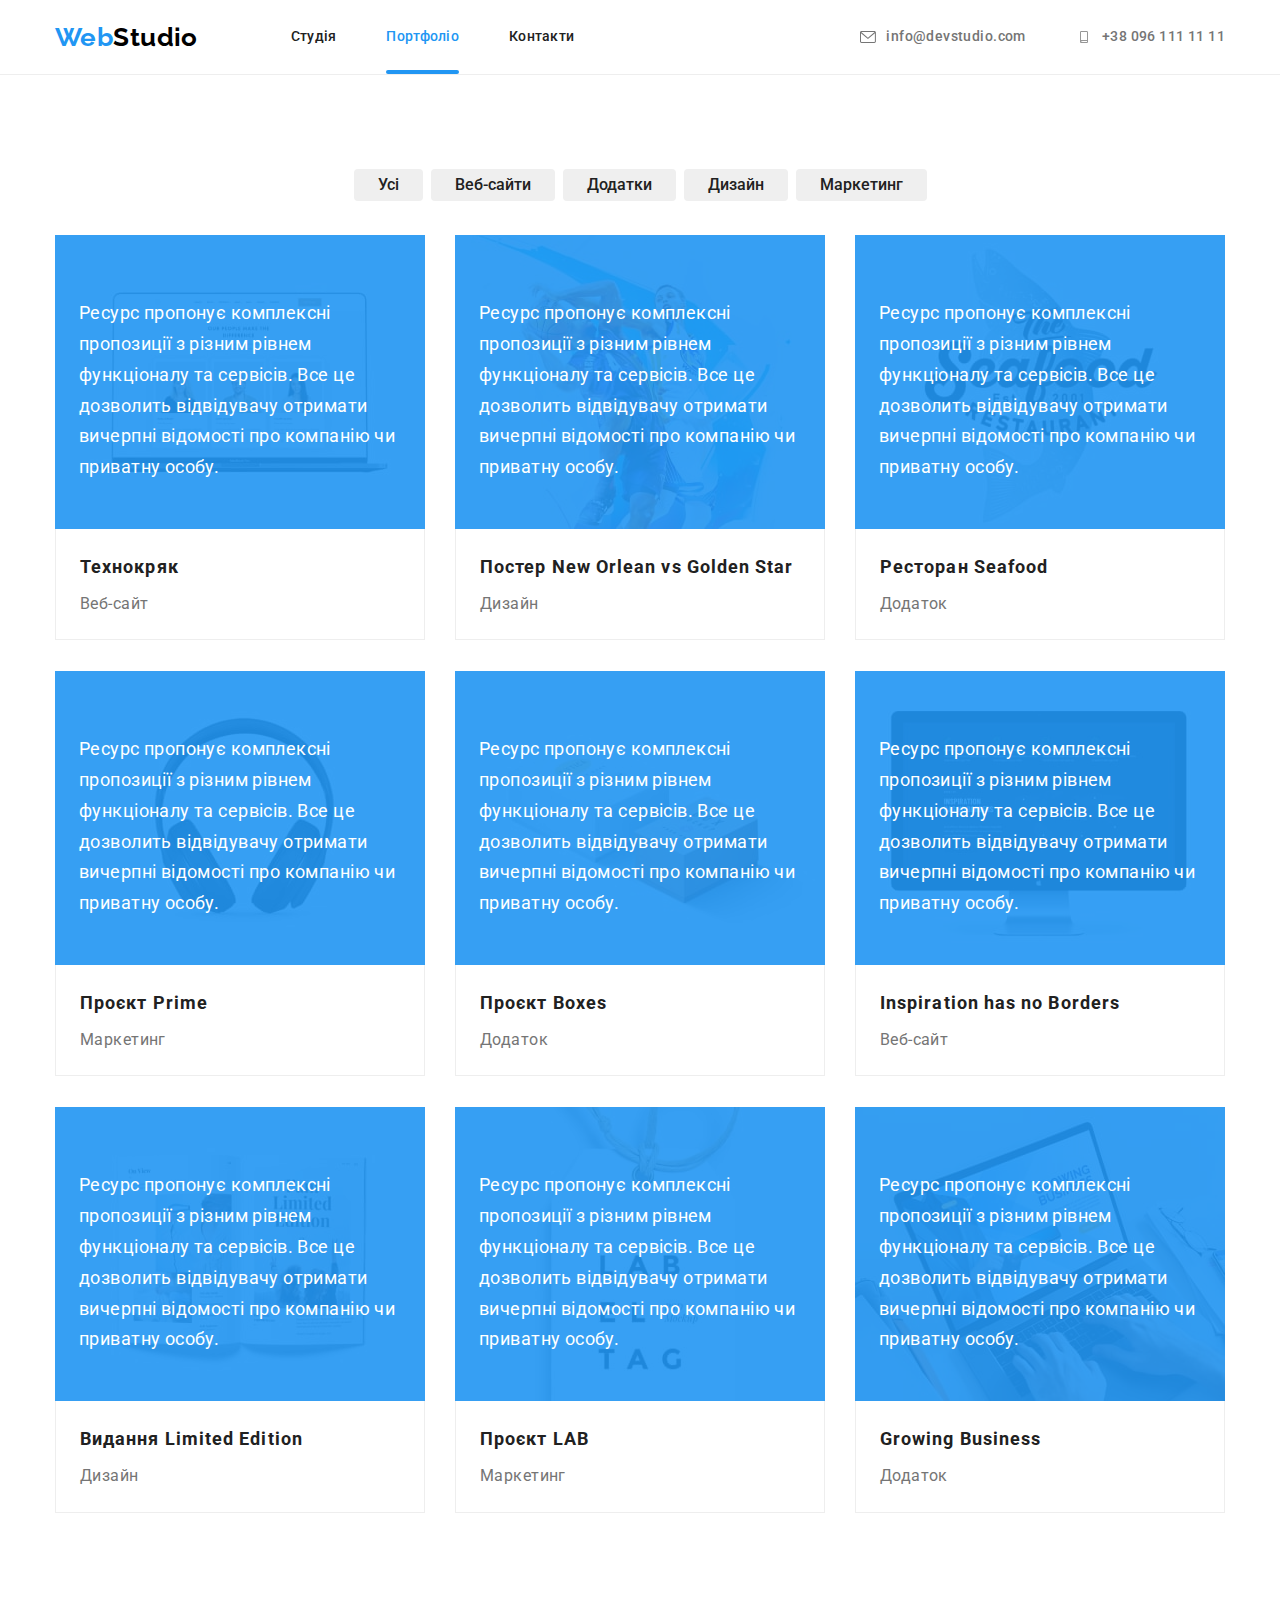
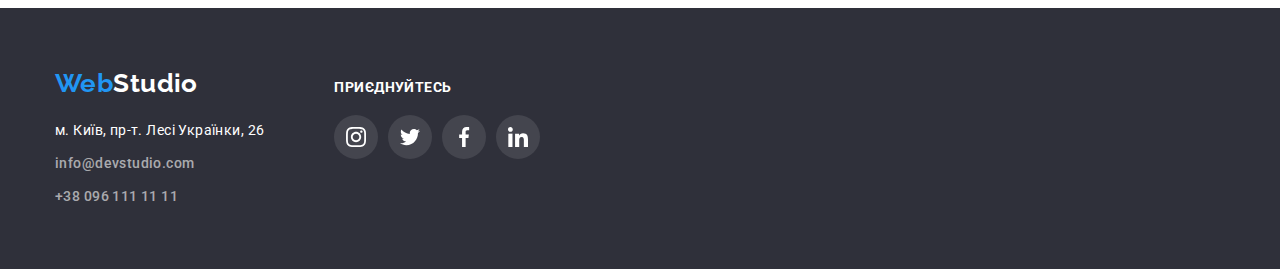
==== portfolio.html @ 3645d652 "Add position elements" ====
<!DOCTYPE html>
<html lang="uk">
  <head>
    <meta charset="UTF-8" />
    <meta http-equiv="X-UA-Compatible" content="IE=edge" />
    <meta name="viewport" content="width=device-width, initial-scale=1.0" />
    <title>Portfolio</title>
    <link
      href="https://fonts.googleapis.com/css2?family=Oleo+Script&family=Raleway:wght@700&family=Roboto:wght@400;500;700;900&display=swap"
      rel="stylesheet"
    />
    <link rel="stylesheet" href="https://cdnjs.cloudflare.com/ajax/libs/modern-normalize/1.1.0/modern-normalize.min.css">
    <link rel="stylesheet" href="./css/styles.css" />
  </head>
  <body class="body">
    <header class="page-header">
      <!--Навігація сторінки-->
      <div class="container">
        <nav class="navigation">
          <a href="./index.html" class="logo"><span class="logo-web">Web</span>Studio</a>
          <ul class="header-list  list">
            <li class="header-item">
              <a href="./index.html" class="link nav-link">Студія</a>
            </li>
            <li class="header-item"><a href="./portfolio.html" class="link first-link nav-link current">Портфоліо</a></li>
            <li class="header-item"><a href="Контакти" class="link nav-link">Контакти</a></li>
          </ul>
        </nav>
        <ul class="contacts list">
          <li class="contacts-item">
            <a href="mailto:info@devstudio.com" class="link secondary-link">
              <svg class="icon" width="16" height="12">
                <use href="./img/sprite.svg#icon-envelope"></use></svg>info@devstudio.com</a>
          </li>
          <li class="contacts-item">
            <a href="tel:+380961111111" class="link secondary-link">
              <svg class="icon" width="16" height="12">
                <use href="./img/sprite.svg#icon-smartphone"></use></svg>+38 096 111 11 11</a>
          </li>
        </ul>
      </div>
    </header>
    <main>
      <!--Наші роботи-->
      <section class="filters">
        <div class="container">
        <h1 class="visually-hidden">Our jobs</h1>
        <ul class="filters-list list">
          <li class="filters-item"><button type="button" class="button secondary">Усі</button></li>
          <li class="filters-item"><button type="button" class="button secondary">Веб-сайти</button></li>
          <li class="filters-item"><button type="button" class="button secondary">Додатки</button></li>
          <li class="filters-item"><button type="button" class="button secondary">Дизайн</button></li>
          <li class="filters-item"><button type="button" class="button secondary">Маркетинг</button></li>
        </ul>
        <ul class="projects list">
          <li class="projects-item">
            <a href="#" class="project-link">
              <div class="thumb">
                <img src="./img/img4.jpg" alt="Фото сайту" width="370"/>
                <p class="overlay">Ресурс пропонує комплексні
                   пропозиції з різним рівнем
                   функціоналу та сервісів. Все це 
                   дозволить відвідувачу отримати
                    вичерпні відомості про компанію
                     чи приватну особу.</p>
              </div>
              <div class="project-details">
              <h2 class="project-title">Технокряк</h2>
              <p class="text project-text">Веб-сайт</p>
            </div>
            </a>
          </li>
          <li class="projects-item">
            <a href="#" class="project-link">
              <div class="thumb">
                <img src="./img/img5.jpg" alt="Постер New Orlean" width="370" />
                <p class="overlay">Ресурс пропонує комплексні
                   пропозиції з різним рівнем
                   функціоналу та сервісів. Все це 
                   дозволить відвідувачу отримати
                    вичерпні відомості про компанію
                     чи приватну особу.</p>
              </div>
              <div class="project-details">
              <h2 class="project-title">Постер New Orlean vs Golden Star</h2>
              <p class="text project-text">Дизайн</p>
            </div>
            </a>
          </li>
          <li class="projects-item">
            <a href="#" class="project-link">
              <div class="thumb">
              <img src="./img/img6.jpg" alt="Ресторан Seafood" width="370" />
              <p class="overlay">Ресурс пропонує комплексні
                пропозиції з різним рівнем
                функціоналу та сервісів. Все це 
                дозволить відвідувачу отримати
                 вичерпні відомості про компанію
                  чи приватну особу.</p>
            </div>
              <div class="project-details">
              <h2 class="project-title">Ресторан Seafood</h2>
              <p class="text project-text">Додаток</p>
            </div>
            </a>
          </li>
          <li class="projects-item">
            <a href="#" class="project-link">
              <div class="thumb">
              <img src="./img/img7.jpg" alt="Фото навушників" width="370" />
              <p class="overlay">Ресурс пропонує комплексні
                   пропозиції з різним рівнем
                   функціоналу та сервісів. Все це 
                   дозволить відвідувачу отримати
                    вичерпні відомості про компанію
                     чи приватну особу.</p>
            </div>
              <div class="project-details">
              <h2 class="project-title">Проєкт Prime</h2>
              <p class="text project-text">Маркетинг</p>
            </div>
            </a>
          </li>
          <li class="projects-item">
            <a href="#" class="project-link">
              <div class="thumb">
              <img src="./img/img8.jpg" alt="Фото боксів" width="370" />
              <p class="overlay">Ресурс пропонує комплексні
                   пропозиції з різним рівнем
                   функціоналу та сервісів. Все це 
                   дозволить відвідувачу отримати
                    вичерпні відомості про компанію
                     чи приватну особу.</p>
            </div>
              <div class="project-details">
              <h2 class="project-title">Проєкт Boxes</h2>
              <p class="text project-text">Додаток</p>
            </div>
            </a>
          </li>
          <li class="projects-item">
            <a href="#" class="project-link">
              <div class="thumb">
              <img src="./img/img9.jpg" alt="Фото веб-сайту" width="370" />
              <p class="overlay">Ресурс пропонує комплексні
                   пропозиції з різним рівнем
                   функціоналу та сервісів. Все це 
                   дозволить відвідувачу отримати
                    вичерпні відомості про компанію
                     чи приватну особу.</p>
            </div>
              <div class="project-details">
              <h2 class="project-title">Inspiration has no Borders</h2>
              <p class="text project-text">Веб-сайт</p>
              </div>
            </a>
          </li>
          <li class="projects-item">
            <a href="#" class="project-link">
                 <div class="thumb">           
              <img src="./img/img10.jpg" alt="Фото Видання Limited Edition" width="370" />
              <p class="overlay">Ресурс пропонує комплексні
                   пропозиції з різним рівнем
                   функціоналу та сервісів. Все це 
                   дозволить відвідувачу отримати
                    вичерпні відомості про компанію
                     чи приватну особу.</p>
            </div> 
              <div class="project-details">
              <h2 class="project-title">Видання Limited Edition</h2>
              <p class="text project-text">Дизайн</p>
              </div>
            </a>
          </li>
          <li class="projects-item">
            <a href="#" class="project-link">
                 <div class="thumb">           
              <img src="./img/img11.jpg" alt="Проєкт LAB" width="370" />
              <p class="overlay">Ресурс пропонує комплексні
                   пропозиції з різним рівнем
                   функціоналу та сервісів. Все це 
                   дозволить відвідувачу отримати
                    вичерпні відомості про компанію
                     чи приватну особу.</p>
            </div> 
              <div class="project-details">
              <h2 class="project-title">Проєкт LAB</h2>
              <p class="text project-text">Маркетинг</p>
              </div>
            </a>
          </li>
          <li class="projects-item">
            <a href="#" class="project-link">
                  <div class="thumb">            
              <img src="./img/img12.jpg" alt="Фото додатку" width="370" />
              <p class="overlay">Ресурс пропонує комплексні
                   пропозиції з різним рівнем
                   функціоналу та сервісів. Все це 
                   дозволить відвідувачу отримати
                    вичерпні відомості про компанію
                     чи приватну особу.</p>
            </div> 
              <div class="project-details">
              <h2 class="project-title">Growing Business</h2>
              <p class="text project-text">Додаток</p>
              </div>
            </a>
          </li>
        </ul>
        </div>
      </section>
    </main>
    <footer class="footer">
      <!--Контактна інформація-->
      <div class="container">
        <div class="join-container">
      <a href="./index.html" class="secondary-logo"><span class="logo-web">Web</span>Studio</a>
      <address class="address">
        <ul class="list">
          <li class="address-item">
            <a
              href="https://www.google.com/maps/d/viewer?mid=1e3wCGSf0WLV-87OjVt8506W0S_s&hl=en&ll=50.42737900000001%2C30.538204999999994&z=17"
              class="list-address link-address"
              >м. Київ, пр-т. Лесі Українки, 26</a
            >
          </li>
          <li class="address-item">
            <a href="mailto:info@devstudio.com" class="link link-address">info@devstudio.com</a>
          </li>
          <li class="address-item">
            <a href="tel:+380961111111" class="link link-address">+38 096 111 11 11</a>
          </li>
        </ul>
      </address>
      </div>
      <div class="join-container">
        <h3 class="title">Приєднуйтесь</h3>
        <ul class="list social-list">
          <li class="social-item"><a class="social-link link" href="https://www.instagram.com"> <svg class="icon" width="20" height="20">
            <use href="./img/sprite.svg#icon-instagram"></use>
          </svg> </a></li>
          <li class="social-item"><a class="social-link link" href="https://www.twitter.com"> <svg class="icon" width="20" height="20">
            <use href="./img/sprite.svg#icon-twitter"></use>
          </svg> </a></li>
          <li class="social-item"><a class="social-link link" href="https://www.facebook.com"> <svg class="icon" width="20" height="20">
            <use href="./img/sprite.svg#icon-facebook"></use>
          </svg> </a></li>
          <li class="social-item"><a class="social-link link" href="https://www.linkedin.com"> <svg class="icon" width="20" height="20">
            <use href="./img/sprite.svg#icon-linkedin"></use>
          </svg> </a></li>
        </ul>
      </div>
    </div>
    </footer>
  </body>
</html>
---- css/styles.css ----
:root {
  --primary-text-color: #757575;
  --title-text-color: #212121;
  --accent-color: #2196f3;
  --primary-white-color: #f5f5f5;
  --hero-bg-color: #2f303a;
  --secondary-bg-color: #ffffff;
  --third-bg-color: #f5f4fa;
  --first-logo-color: #000;
  --link-color: rgba(255, 255, 255, 0.6);
  --icon-color: #afb1b8;
}

html {
  box-sizing: border-box;
}
.visually-hidden {
  position: absolute !important;
  clip: rect(1px 1px 1px 1px);
  clip: rect(1px, 1px, 1px, 1px);
  padding: 0 !important;
  border: 0 !important;
  height: 1px !important;
  width: 1px !important;
  overflow: hidden;
}

*,
*::before,
*::after {
  box-sizing: border-box;
}

h1,
h2,
h3,
h4,
h5,
h6,
p {
  margin: 0;
}
img {
  display: block;
  max-width: 100%;
  height: auto;
}

.body {
  background-color: var(--secondary-bg-color);
  color: var(--primary-text-color);

  font-family: Roboto, sans-serif;
  letter-spacing: 0.03em;
  font-size: 14px;
  line-height: 1.71;
}

.list {
  padding: 0;
  margin: 0;
  list-style: none;
}

.container {
  max-width: 1200px;
  width: 100%;
  margin: 0 auto;
  padding-left: 15px;
  padding-right: 15px;
}

.page-header .container {
  display: flex;
  align-items: center;
}

/* Button */

.button {
  display: inline-block;
  text-decoration: none;
  border-radius: 4px;
  text-align: center;
  padding: 6px 23px;
  font-size: 16px;
  font-weight: 500;
  border: 1px solid transparent;
  color: var(--title-text-color);

  font-family: inherit;
  cursor: pointer;
}

.button:hover,
.button:focus {
  color: var(--secondary-bg-color);
  background-color: var(--accent-color);
}

/* Site nav */

.page-header {
  border-bottom: 1px solid;
  border-bottom-style: inset;
}
.navigation {
  display: flex;
  align-items: center;
}

.header-list {
  display: flex;
  align-items: center;
}
.contacts {
  display: flex;
  margin-left: auto;
  align-items: center;
 
}

.contacts-item:first-child {
  margin-right: 50px;
}

.secondary-link {
  display: flex;
}

.secondary-link .icon {
  margin-right: 10px;
    margin-top: auto;
    margin-bottom: auto;
    fill: currentColor;
}

.header-item:not(:last-child) {
  margin-right: 50px;
}

.header-item {
  position: relative;
}
.nav-link {
  display: block;
  padding-top: 29px;
  padding-bottom: 29px;
}

.current::after {
  content: "";
  display: inline-block;
  width: 100%;
  height: 4px;
  background-color: var(--accent-color);
  position: absolute;
  bottom: 0;
  left: 0;
  border-radius: 2px;
}
.logo {
  margin-right: 93px;
  color: var(--first-logo-color);

  font-family: Raleway, Oleo Script, cursive;
  font-weight: 700;
  font-size: 26px;
  line-height: 1.19;
  text-decoration: none;
}

.secondary-logo {
  color: #ffffff;

  font-family: Raleway, Oleo Script, cursive;
  font-weight: 700;
  font-size: 26px;
  line-height: 1.19;
  text-decoration: none;
}

.logo-web {
  color: #2196f3;
}

.header-list .link {
  color: var(--title-text-color);

  font-family: inherit;
  font-weight: 500;
  line-height: 1.14;
  text-decoration: none;
}

.header-list {
  letter-spacing: 0.02em;
}

.link {
  color: var(--primary-text-color);

  font-weight: 500;
  text-decoration: none;
}

.link:hover,
.link:focus {
  color: #2196f3;
}

.body .first-link {
  color: var(--accent-color);
}

.project-link {
  text-decoration: none;
}

/* Hero */

.hero {
  text-align: center;
  padding-top: 200px;
  padding-bottom: 200px;
  background-color: #2f303a; 
  background-image: linear-gradient(rgba(47, 48, 58, 0.4), rgba(47, 48, 58, 0.4)), url(../img/hero-bg.jpg);
  background-size: cover;
  background-position: center;
}

.hero-title {
  max-width: 696px;
  margin-bottom: 30px;
  margin-left: auto;
  margin-right: auto;

  color: var(--secondary-bg-color);

  font-style: normal;
  font-weight: 900;
  font-size: 44px;
  line-height: 1.36;
  text-align: center;
  letter-spacing: 0.06em;
  text-transform: uppercase;
}

.hero > button {
  color: #fff;
}

.button .primary {
  font-weight: 700;
  font-size: 16px;
  line-height: 1.88;
  border-color: var(--accent-color);
  align-items: center;
  letter-spacing: 0.06em;
}

.primary {
  max-width: 216px;
  padding: 10px 32px;
  color: var(--secondary-bg-color);
  background-color: var(--accent-color);
}

.backdrop {
  position: fixed;
  top: 0;
  left: 0;
  width: 100%;
  height: 100%;
  background-color: rgba(0, 0, 0, 0.1);
}

.modal {
  position: absolute;
  top: 50%;
  left: 50%;
  transform: translate(-50%, -50%);
  min-width: 528px;
  min-height: 581px;
  margin: auto;
  /* background-color: var(--secondary-bg-color); */
}

.is-hidden {
  opacity: 0;
  pointer-events: none;
}

.modal-btn-close {
  position: absolute;
  top: 8px;
  right: 8px;
  margin: 0;
  padding: 0;
  border: 0;
  background-color: transparent;
  color: #000;
  transition: color 250ms cubic-bezier(0.4, 0, 0.2, 1);
}

.modal-btn-close:hover,
.modal-btn-close:focus {
  color: var(--accent-color);
}

.modal-btn-close:focus {
  outline: 2px solid var(--accent-color);
}

.modal-icon-close {
fill: currentColor;
}

/* Secondary button */

.button .secondary {
  min-width: 73px;
  padding: 6px 22px;

  color: var(--title-text-color);
  background-color: #f5f4fa;
  font-weight: 500;
  font-size: 16px;
  line-height: 1.62;
  letter-spacing: 0.03em;
}

.button .secondary:first-child {
  padding: 6px 25px;
}
/* Section */

.section {
  margin-top: 94px;
}
.section-title {
  color: var(--title-text-color);

  font-size: 36px;
  line-height: 1.17;
  text-align: center;
}

.project-title {
  color: var(--title-text-color);

  font-size: 18px;
  line-height: 2;
  letter-spacing: 0.06em;
}

.text {
  color: var(--primary-text-color);
}

.project-text {
  font-size: 16px;
  line-height: 1.88;
}

/* Features */

.features-list {
  display: flex;
  justify-content: center;
}

.features-icon {
display: flex;
justify-content: center;
align-items: center;
width: 270px;
margin-bottom: 30px;

background-color: var(--third-bg-color);
border-radius: 4px;
}

.features-list .title {
  color: var(--title-text-color);

  font-size: 14px;
  line-height: 1.14;
  text-transform: uppercase;
}

.features-item:not(:last-child) {
  margin-right: 30px;
}

.features-item {
  min-width: 270px;
}

.features-item .title {
  margin-bottom: 10px;
}

/* Work */

.work {
  display: flex;
  justify-content: center;
}

.work-title {
  margin-bottom: 50px;
}

.work-item:not(:last-child) {
  margin-right: 30px;
}

.work-item {
  position: relative;
}
.work-description {
  position: absolute;
  bottom: 0;
  left: 0;
  margin: 0;
  padding: 0 10px;
  width: 100%;
  background-color: rgba(47, 48, 58, 0.8);
  font-weight: 700;
  line-height: 70px;
  text-align: center;
  text-transform: uppercase;
  white-space: nowrap;
  color: var(--secondary-bg-color);
}

/* Team */

.team {
  background-color: var(--third-bg-color);
  padding-bottom: 94px;
  padding-top: 94px;
}

.team-box:not(:last-child) {
margin-right: 30px;
}

.team-list {
  display: flex;
 margin-top: 50px;
  align-content: center;
  margin-top: 50px;
}

.team-item {
  width: 270px;
  text-align: center;
  padding-bottom: 30px;
background-color: var(--secondary-bg-color);
box-shadow: 0px 1px 3px rgba(0, 0, 0, 0.12), 0px 1px 1px rgba(0, 0, 0, 0.14), 0px 2px 1px rgba(0, 0, 0, 0.2);
border-radius: 0px 0px 4px 4px;
}

.team-title {
  margin-top: 30px;
  margin-bottom: 10px;
}

.team-text {
  margin-bottom: 30px;
}

.team-list .title {
  color: var(--title-text-color);

  font-weight: 500;
  font-size: 16px;
  line-height: 1.19;
}

.team-list .text {
  font-size: 16px;
}

.team-item:not(:last-child) {
  margin-right: 30px;
}

.social-list {
  display: flex;
  width: 206px;
  margin: 16px auto 0 auto;
  justify-content: space-between;
}

.social-item {
  display: flex;
  color: var(--secondary-bg-color);
  border-radius: 50%;
}

.social-link:hover,
.social-link:focus {
  fill: var(--secondary-bg-color);
  background-color: var(--accent-color);
  cursor: pointer;
  outline: none;
}

  .social-link {
  display: block;
    padding: 12px;
    width: 44px;
    height: 44px;
    color: var(--icon-color);
    border-radius: 50%;
  fill: currentColor;
}

/* Clients */

.clients {
  display: flex;
  padding: 0 0 94px;
}

.clients-title {
  margin-top: 0;
    margin-bottom: 50px;
    font-size: 36px;
    line-height: 1.17;
    text-align: center;
}

.clients-list {
  display: flex;
  justify-content: space-between;
}

.clients-item {
  color: var(--icon-color);
    border: 1px solid var(--icon-color);
    border-radius: 4px;
}

.clients-item:hover,
.clients-item:focus {
  color: var(--accent-color);
  outline: 1px solid var(--accent-color);
  border-color: var(--accent-color);
  cursor: pointer;
  outline: none;
}
.clients-item .icon:hover,
.clients-item .icon:focus {
 fill: var(--accent-color);
}

.clients-item .icon {
  display: flex;
    justify-content: center;
    align-items: center;
    width: 170px;
    height: 92px;
    fill: var(--icon-color);
}

/* Projects */

.projects {
  display: flex;
  flex-wrap: wrap;
  margin-bottom: 94px;
}

.projects-item {
  width: 370px;
  width: calc((100% - 60px) / 3);
   margin-right: 30px;
  margin-bottom: 30px; 
  border-bottom: 1px solid transparent;
  border-bottom-style: inset;
  background-color: var(--secondary-bg-color);
  
}

.projects-item:nth-child(3n) {
  margin-right: 0;
}

.projects-item:nth-last-child(-n + 3) {
  margin-bottom: 0;
}

.projects-item:hover,
.projects-item:focus {
  box-shadow: 0px 1px 1px rgba(0, 0, 0, 0.12), 0px 4px 4px rgba(0, 0, 0, 0.06),
  1px 4px 6px rgba(0, 0, 0, 0.16);
outline: none;
}

.project-title {
  margin-bottom: 4px;
}

.project-details {
  padding: 20px 24px;
  border: 1px solid #eee;
  border-top: none;
}

.thumb {
  position: relative;
  overflow: hidden;
}

.overlay {
  position: absolute;
  bottom: 0;
  left: 0;
  margin: 0;
  padding: 63px 24px;
  width: 100%;
  height: 100%;
  background-color: rgba(33, 150, 243, 0.9);
  font-size: 18px;
  color: var(--secondary-bg-color);
}

.project-link:hover .overlay,
.project-link:focus .overlay {
  transform:  translateY(0);
}


/* Filters */

.filters-list {
  display: flex;
  justify-content: center;
  margin-top: 94px;
  margin-bottom: 34px;
}

.filters-item:not(:last-child) {
  margin-right: 8px;
}

/* Footer */

.footer {
  display: flex;
  padding-top: 60px;
  padding-bottom: 60px;
  background-color: #2f303a;
}

.footer .container {
  display: flex;
}

.address {
  margin-top: 20px;
  font-style: normal;
}

.address-item:not(:last-child) {
  margin-bottom: 9px;
}

.footer .list-address {
  color: var(--secondary-bg-color);
}

.list-address:hover,
.list-address:focus {
  color: var(--accent-color);
}
.link-address {
  color: var(--link-color);
  text-decoration: none;
}

.join-container .title {
  text-align: left;
  margin: 0;
    padding: 0;
    text-transform: uppercase;
    font-size: 14px;
    line-height: 1.14;
    letter-spacing: 0,03em;
    color: var(--secondary-bg-color);
}

.join-container .social-list {
  display: flex;
  justify-content: space-between;
  width: 206px;
  margin: 20px 0 0 0;
}

.join-container:not(:first-child) {
  margin-left: 70px;
}

.join-container:last-child {
  padding-top: 12px;
}

.join-container .social-list {
  margin: 20px 0 0 0;
}

.footer .social-list .social-item .link {
  background-color: rgba(255, 255, 255, 0.1);
}

.footer .social-item .social-link:hover, 
.footer .social-link:focus {
  background-color: var(--accent-color);

  cursor: pointer;
  outline: none;
}

.footer .social-list .icon {
  color: var(--secondary-bg-color);
}
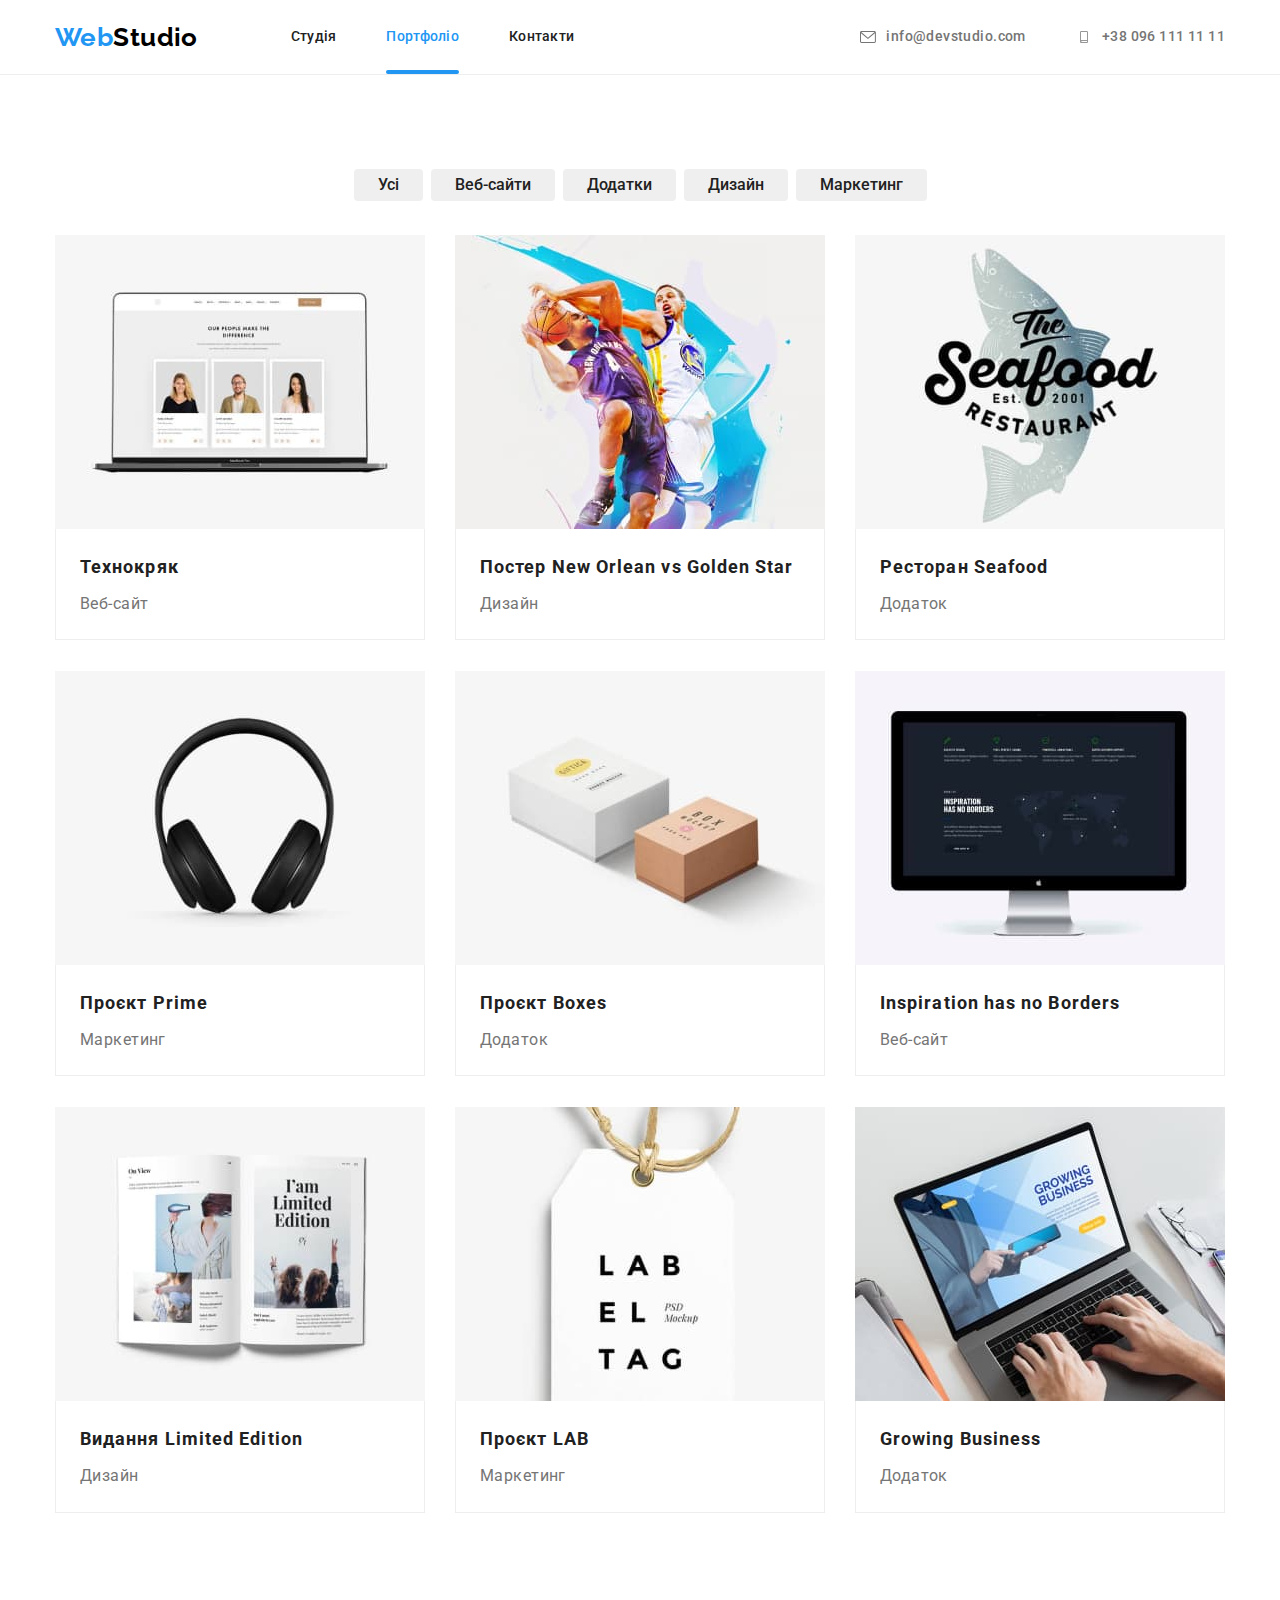
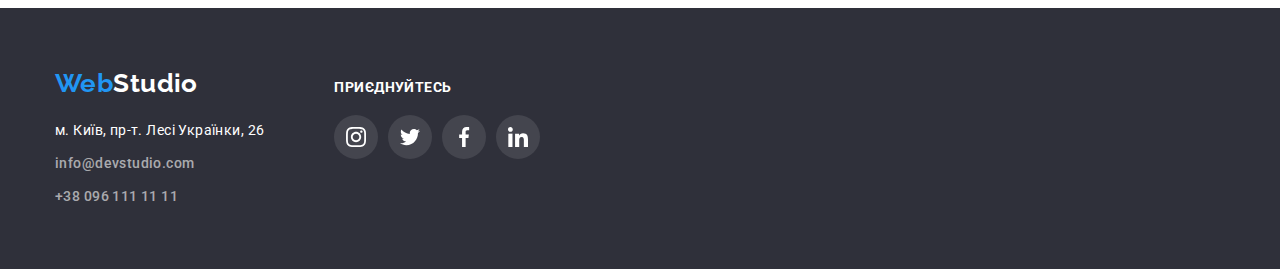
==== commit c6d67a2d: "Додає стилі на модальне вікно" ====
--- a/portfolio.html
+++ b/portfolio.html
@@ -54,7 +54,7 @@
         </ul>
         <ul class="projects list">
           <li class="projects-item">
-            <a href="#" class="project-link">
+            <a href="#" class="projects-link">
               <div class="thumb">
                 <img src="./img/img4.jpg" alt="Фото сайту" width="370"/>
                 <p class="overlay">Ресурс пропонує комплексні
@@ -64,14 +64,14 @@
                     вичерпні відомості про компанію
                      чи приватну особу.</p>
               </div>
-              <div class="project-details">
-              <h2 class="project-title">Технокряк</h2>
-              <p class="text project-text">Веб-сайт</p>
-            </div>
-            </a>
-          </li>
-          <li class="projects-item">
-            <a href="#" class="project-link">
+              <div class="projects-details">
+              <h2 class="projects-title">Технокряк</h2>
+              <p class="text projects-text">Веб-сайт</p>
+            </div>
+            </a>
+          </li>
+          <li class="projects-item">
+            <a href="#" class="projects-link">
               <div class="thumb">
                 <img src="./img/img5.jpg" alt="Постер New Orlean" width="370" />
                 <p class="overlay">Ресурс пропонує комплексні
@@ -81,14 +81,14 @@
                     вичерпні відомості про компанію
                      чи приватну особу.</p>
               </div>
-              <div class="project-details">
-              <h2 class="project-title">Постер New Orlean vs Golden Star</h2>
-              <p class="text project-text">Дизайн</p>
-            </div>
-            </a>
-          </li>
-          <li class="projects-item">
-            <a href="#" class="project-link">
+              <div class="projects-details">
+              <h2 class="projects-title">Постер New Orlean vs Golden Star</h2>
+              <p class="text projects-text">Дизайн</p>
+            </div>
+            </a>
+          </li>
+          <li class="projects-item">
+            <a href="#" class="projects-link">
               <div class="thumb">
               <img src="./img/img6.jpg" alt="Ресторан Seafood" width="370" />
               <p class="overlay">Ресурс пропонує комплексні
@@ -98,14 +98,14 @@
                  вичерпні відомості про компанію
                   чи приватну особу.</p>
             </div>
-              <div class="project-details">
-              <h2 class="project-title">Ресторан Seafood</h2>
-              <p class="text project-text">Додаток</p>
-            </div>
-            </a>
-          </li>
-          <li class="projects-item">
-            <a href="#" class="project-link">
+              <div class="projects-details">
+              <h2 class="projects-title">Ресторан Seafood</h2>
+              <p class="text projects-text">Додаток</p>
+            </div>
+            </a>
+          </li>
+          <li class="projects-item">
+            <a href="#" class="projects-link">
               <div class="thumb">
               <img src="./img/img7.jpg" alt="Фото навушників" width="370" />
               <p class="overlay">Ресурс пропонує комплексні
@@ -115,14 +115,14 @@
                     вичерпні відомості про компанію
                      чи приватну особу.</p>
             </div>
-              <div class="project-details">
-              <h2 class="project-title">Проєкт Prime</h2>
-              <p class="text project-text">Маркетинг</p>
-            </div>
-            </a>
-          </li>
-          <li class="projects-item">
-            <a href="#" class="project-link">
+              <div class="projects-details">
+              <h2 class="projects-title">Проєкт Prime</h2>
+              <p class="text projects-text">Маркетинг</p>
+            </div>
+            </a>
+          </li>
+          <li class="projects-item">
+            <a href="#" class="projects-link">
               <div class="thumb">
               <img src="./img/img8.jpg" alt="Фото боксів" width="370" />
               <p class="overlay">Ресурс пропонує комплексні
@@ -132,14 +132,14 @@
                     вичерпні відомості про компанію
                      чи приватну особу.</p>
             </div>
-              <div class="project-details">
-              <h2 class="project-title">Проєкт Boxes</h2>
-              <p class="text project-text">Додаток</p>
-            </div>
-            </a>
-          </li>
-          <li class="projects-item">
-            <a href="#" class="project-link">
+              <div class="projects-details">
+              <h2 class="projects-title">Проєкт Boxes</h2>
+              <p class="text projects-text">Додаток</p>
+            </div>
+            </a>
+          </li>
+          <li class="projects-item">
+            <a href="#" class="projects-link">
               <div class="thumb">
               <img src="./img/img9.jpg" alt="Фото веб-сайту" width="370" />
               <p class="overlay">Ресурс пропонує комплексні
@@ -149,14 +149,14 @@
                     вичерпні відомості про компанію
                      чи приватну особу.</p>
             </div>
-              <div class="project-details">
-              <h2 class="project-title">Inspiration has no Borders</h2>
-              <p class="text project-text">Веб-сайт</p>
-              </div>
-            </a>
-          </li>
-          <li class="projects-item">
-            <a href="#" class="project-link">
+              <div class="projects-details">
+              <h2 class="projects-title">Inspiration has no Borders</h2>
+              <p class="text projects-text">Веб-сайт</p>
+              </div>
+            </a>
+          </li>
+          <li class="projects-item">
+            <a href="#" class="projects-link">
                  <div class="thumb">           
               <img src="./img/img10.jpg" alt="Фото Видання Limited Edition" width="370" />
               <p class="overlay">Ресурс пропонує комплексні
@@ -166,14 +166,14 @@
                     вичерпні відомості про компанію
                      чи приватну особу.</p>
             </div> 
-              <div class="project-details">
-              <h2 class="project-title">Видання Limited Edition</h2>
-              <p class="text project-text">Дизайн</p>
-              </div>
-            </a>
-          </li>
-          <li class="projects-item">
-            <a href="#" class="project-link">
+              <div class="projects-details">
+              <h2 class="projects-title">Видання Limited Edition</h2>
+              <p class="text projects-text">Дизайн</p>
+              </div>
+            </a>
+          </li>
+          <li class="projects-item">
+            <a href="#" class="projects-link">
                  <div class="thumb">           
               <img src="./img/img11.jpg" alt="Проєкт LAB" width="370" />
               <p class="overlay">Ресурс пропонує комплексні
@@ -183,14 +183,14 @@
                     вичерпні відомості про компанію
                      чи приватну особу.</p>
             </div> 
-              <div class="project-details">
-              <h2 class="project-title">Проєкт LAB</h2>
-              <p class="text project-text">Маркетинг</p>
-              </div>
-            </a>
-          </li>
-          <li class="projects-item">
-            <a href="#" class="project-link">
+              <div class="projects-details">
+              <h2 class="projects-title">Проєкт LAB</h2>
+              <p class="text projects-text">Маркетинг</p>
+              </div>
+            </a>
+          </li>
+          <li class="projects-item">
+            <a href="#" class="projects-link">
                   <div class="thumb">            
               <img src="./img/img12.jpg" alt="Фото додатку" width="370" />
               <p class="overlay">Ресурс пропонує комплексні
@@ -200,9 +200,9 @@
                     вичерпні відомості про компанію
                      чи приватну особу.</p>
             </div> 
-              <div class="project-details">
-              <h2 class="project-title">Growing Business</h2>
-              <p class="text project-text">Додаток</p>
+              <div class="projects-details">
+              <h2 class="projects-title">Growing Business</h2>
+              <p class="text projects-text">Додаток</p>
               </div>
             </a>
           </li>
--- a/css/styles.css
+++ b/css/styles.css
@@ -96,6 +96,7 @@
 .button:focus {
   color: var(--secondary-bg-color);
   background-color: var(--accent-color);
+  transition: transform 250ms cubic-bezier(0.4, 0, 0.2, 1);
 }
 
 /* Site nav */
@@ -117,7 +118,6 @@
   display: flex;
   margin-left: auto;
   align-items: center;
- 
 }
 
 .contacts-item:first-child {
@@ -130,9 +130,9 @@
 
 .secondary-link .icon {
   margin-right: 10px;
-    margin-top: auto;
-    margin-bottom: auto;
-    fill: currentColor;
+  margin-top: auto;
+  margin-bottom: auto;
+  fill: currentColor;
 }
 
 .header-item:not(:last-child) {
@@ -149,7 +149,7 @@
 }
 
 .current::after {
-  content: "";
+  content: '';
   display: inline-block;
   width: 100%;
   height: 4px;
@@ -207,14 +207,11 @@
 .link:hover,
 .link:focus {
   color: #2196f3;
+  transition: transform 250ms cubic-bezier(0.4, 0, 0.2, 1);
 }
 
 .body .first-link {
   color: var(--accent-color);
-}
-
-.project-link {
-  text-decoration: none;
 }
 
 /* Hero */
@@ -223,8 +220,9 @@
   text-align: center;
   padding-top: 200px;
   padding-bottom: 200px;
-  background-color: #2f303a; 
-  background-image: linear-gradient(rgba(47, 48, 58, 0.4), rgba(47, 48, 58, 0.4)), url(../img/hero-bg.jpg);
+  background-color: #2f303a;
+  background-image: linear-gradient(rgba(47, 48, 58, 0.4), rgba(47, 48, 58, 0.4)),
+    url(../img/hero-bg.jpg);
   background-size: cover;
   background-position: center;
 }
@@ -272,6 +270,7 @@
   left: 0;
   width: 100%;
   height: 100%;
+
   background-color: rgba(0, 0, 0, 0.1);
 }
 
@@ -280,10 +279,11 @@
   top: 50%;
   left: 50%;
   transform: translate(-50%, -50%);
-  min-width: 528px;
+  width: 100%;
+  max-width: 528px;
   min-height: 581px;
   margin: auto;
-  /* background-color: var(--secondary-bg-color); */
+  background-color: var(--secondary-bg-color);
 }
 
 .is-hidden {
@@ -295,9 +295,13 @@
   position: absolute;
   top: 8px;
   right: 8px;
-  margin: 0;
-  padding: 0;
-  border: 0;
+  display: flex;
+  justify-content: center;
+  align-items: center;
+  border: 1px solid rgba(0, 0, 0, 0.1);
+  width: 30px;
+  height: 30px;
+  border-radius: 50%;
   background-color: transparent;
   color: #000;
   transition: color 250ms cubic-bezier(0.4, 0, 0.2, 1);
@@ -306,14 +310,19 @@
 .modal-btn-close:hover,
 .modal-btn-close:focus {
   color: var(--accent-color);
+  transition: transform 250ms cubic-bezier(0.4, 0, 0.2, 1);
 }
 
 .modal-btn-close:focus {
   outline: 2px solid var(--accent-color);
+  transition: transform 250ms cubic-bezier(0.4, 0, 0.2, 1);
 }
 
 .modal-icon-close {
-fill: currentColor;
+  width: 18px;
+  height: 18px;
+  fill: currentColor;
+  color: #000;
 }
 
 /* Secondary button */
@@ -371,14 +380,14 @@
 }
 
 .features-icon {
-display: flex;
-justify-content: center;
-align-items: center;
-width: 270px;
-margin-bottom: 30px;
-
-background-color: var(--third-bg-color);
-border-radius: 4px;
+  display: flex;
+  justify-content: center;
+  align-items: center;
+  width: 270px;
+  margin-bottom: 30px;
+
+  background-color: var(--third-bg-color);
+  border-radius: 4px;
 }
 
 .features-list .title {
@@ -444,12 +453,12 @@
 }
 
 .team-box:not(:last-child) {
-margin-right: 30px;
+  margin-right: 30px;
 }
 
 .team-list {
   display: flex;
- margin-top: 50px;
+  margin-top: 50px;
   align-content: center;
   margin-top: 50px;
 }
@@ -458,9 +467,10 @@
   width: 270px;
   text-align: center;
   padding-bottom: 30px;
-background-color: var(--secondary-bg-color);
-box-shadow: 0px 1px 3px rgba(0, 0, 0, 0.12), 0px 1px 1px rgba(0, 0, 0, 0.14), 0px 2px 1px rgba(0, 0, 0, 0.2);
-border-radius: 0px 0px 4px 4px;
+  background-color: var(--secondary-bg-color);
+  box-shadow: 0px 1px 3px rgba(0, 0, 0, 0.12), 0px 1px 1px rgba(0, 0, 0, 0.14),
+    0px 2px 1px rgba(0, 0, 0, 0.2);
+  border-radius: 0px 0px 4px 4px;
 }
 
 .team-title {
@@ -507,15 +517,16 @@
   background-color: var(--accent-color);
   cursor: pointer;
   outline: none;
-}
-
-  .social-link {
+  transition: transform 250ms cubic-bezier(0.4, 0, 0.2, 1);
+}
+
+.social-link {
   display: block;
-    padding: 12px;
-    width: 44px;
-    height: 44px;
-    color: var(--icon-color);
-    border-radius: 50%;
+  padding: 12px;
+  width: 44px;
+  height: 44px;
+  color: var(--icon-color);
+  border-radius: 50%;
   fill: currentColor;
 }
 
@@ -528,10 +539,10 @@
 
 .clients-title {
   margin-top: 0;
-    margin-bottom: 50px;
-    font-size: 36px;
-    line-height: 1.17;
-    text-align: center;
+  margin-bottom: 50px;
+  font-size: 36px;
+  line-height: 1.17;
+  text-align: center;
 }
 
 .clients-list {
@@ -541,30 +552,43 @@
 
 .clients-item {
   color: var(--icon-color);
-    border: 1px solid var(--icon-color);
-    border-radius: 4px;
-}
-
-.clients-item:hover,
-.clients-item:focus {
+  border-radius: 4px;
+}
+.clients-item .link {
+  color: var(--icon-color);
+}
+.clients-item .link {
+  display: flex;
+  width: 170px;
+  height: 92px;
+  color: var(--icon-color);
+  border: 2px solid var(--icon-color);
+  border-radius: 4px;
+  justify-content: center;
+  align-items: center;
+}
+.clients-item .link:hover {
   color: var(--accent-color);
-  outline: 1px solid var(--accent-color);
+  transition: transform 250ms cubic-bezier(0.4, 0, 0.2, 1);
   border-color: var(--accent-color);
   cursor: pointer;
   outline: none;
 }
-.clients-item .icon:hover,
+.clients-item .link:focus {
+  transition: transform 250ms cubic-bezier(0.4, 0, 0.2, 1);
+  color: var(--accent-color);
+  border: 2px solid var(--accent-color);
+  outline: none;
+}
+
 .clients-item .icon:focus {
- fill: var(--accent-color);
+  fill: var(--accent-color);
+  transition: transform 250ms cubic-bezier(0.4, 0, 0.2, 1);
 }
 
 .clients-item .icon {
-  display: flex;
-    justify-content: center;
-    align-items: center;
-    width: 170px;
-    height: 92px;
-    fill: var(--icon-color);
+  margin: auto;
+  fill: currentColor;
 }
 
 /* Projects */
@@ -578,14 +602,22 @@
 .projects-item {
   width: 370px;
   width: calc((100% - 60px) / 3);
-   margin-right: 30px;
-  margin-bottom: 30px; 
+  margin-right: 30px;
+  margin-bottom: 30px;
   border-bottom: 1px solid transparent;
   border-bottom-style: inset;
   background-color: var(--secondary-bg-color);
-  
-}
-
+}
+
+.projects-link {
+  display: flex;
+  flex-direction: column;
+  height: 100%;
+  text-decoration: none;
+}
+.projects-details {
+  flex-grow: 1;
+}
 .projects-item:nth-child(3n) {
   margin-right: 0;
 }
@@ -594,18 +626,28 @@
   margin-bottom: 0;
 }
 
-.projects-item:hover,
-.projects-item:focus {
+.projects-link:hover,
+.projects-link:focus {
   box-shadow: 0px 1px 1px rgba(0, 0, 0, 0.12), 0px 4px 4px rgba(0, 0, 0, 0.06),
-  1px 4px 6px rgba(0, 0, 0, 0.16);
-outline: none;
-}
-
-.project-title {
-  margin-bottom: 4px;
-}
-
-.project-details {
+    1px 4px 6px rgba(0, 0, 0, 0.16);
+  outline: none;
+  transition: transform 250ms cubic-bezier(0.4, 0, 0.2, 1);
+}
+
+.projects-title {
+  margin: 0 0 4px;
+  font-size: 18px;
+  line-height: 2;
+  letter-spacing: 0.06em;
+  color: var(--title-text-color);
+}
+
+.projects-text {
+  margin: 0;
+  font-size: 16px;
+  line-height: 1.88;
+}
+.projects-details {
   padding: 20px 24px;
   border: 1px solid #eee;
   border-top: none;
@@ -627,13 +669,16 @@
   background-color: rgba(33, 150, 243, 0.9);
   font-size: 18px;
   color: var(--secondary-bg-color);
-}
-
-.project-link:hover .overlay,
-.project-link:focus .overlay {
-  transform:  translateY(0);
-}
-
+  transform: translateY(101%);
+  transition: transform 250ms cubic-bezier(0.4, 0, 0.2, 1);
+  background-color: rgba(33, 150, 243, 0.9);
+}
+
+.projects-link:hover .overlay,
+.projects-link:focus .overlay {
+  transition: transform 250ms cubic-bezier(0.4, 0, 0.2, 1);
+  transform: translateY(0);
+}
 
 /* Filters */
 
@@ -677,6 +722,7 @@
 .list-address:hover,
 .list-address:focus {
   color: var(--accent-color);
+  transition: transform 250ms cubic-bezier(0.4, 0, 0.2, 1);
 }
 .link-address {
   color: var(--link-color);
@@ -686,12 +732,12 @@
 .join-container .title {
   text-align: left;
   margin: 0;
-    padding: 0;
-    text-transform: uppercase;
-    font-size: 14px;
-    line-height: 1.14;
-    letter-spacing: 0,03em;
-    color: var(--secondary-bg-color);
+  padding: 0;
+  text-transform: uppercase;
+  font-size: 14px;
+  line-height: 1.14;
+  letter-spacing: 0, 03em;
+  color: var(--secondary-bg-color);
 }
 
 .join-container .social-list {
@@ -717,14 +763,14 @@
   background-color: rgba(255, 255, 255, 0.1);
 }
 
-.footer .social-item .social-link:hover, 
+.footer .social-item .social-link:hover,
 .footer .social-link:focus {
   background-color: var(--accent-color);
-
+  transition: transform 250ms cubic-bezier(0.4, 0, 0.2, 1);
   cursor: pointer;
   outline: none;
 }
 
 .footer .social-list .icon {
   color: var(--secondary-bg-color);
-}+}
